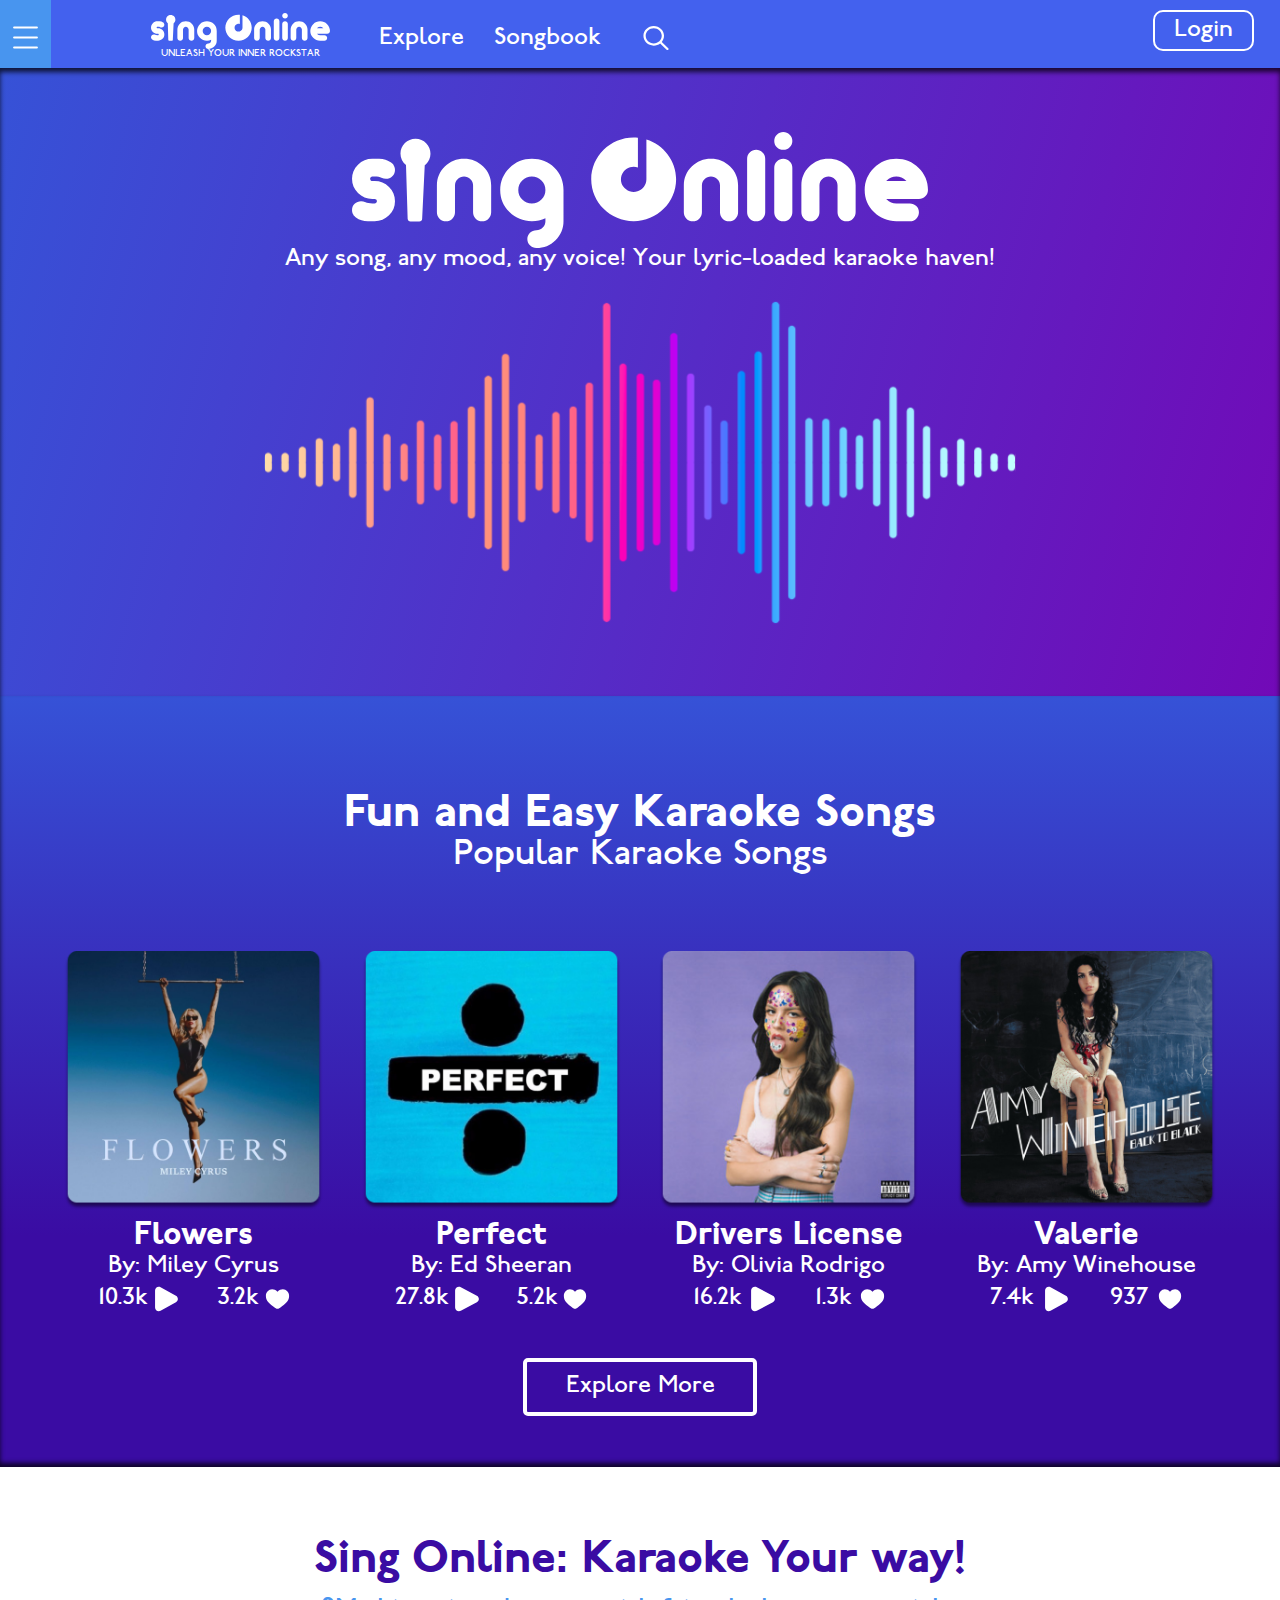
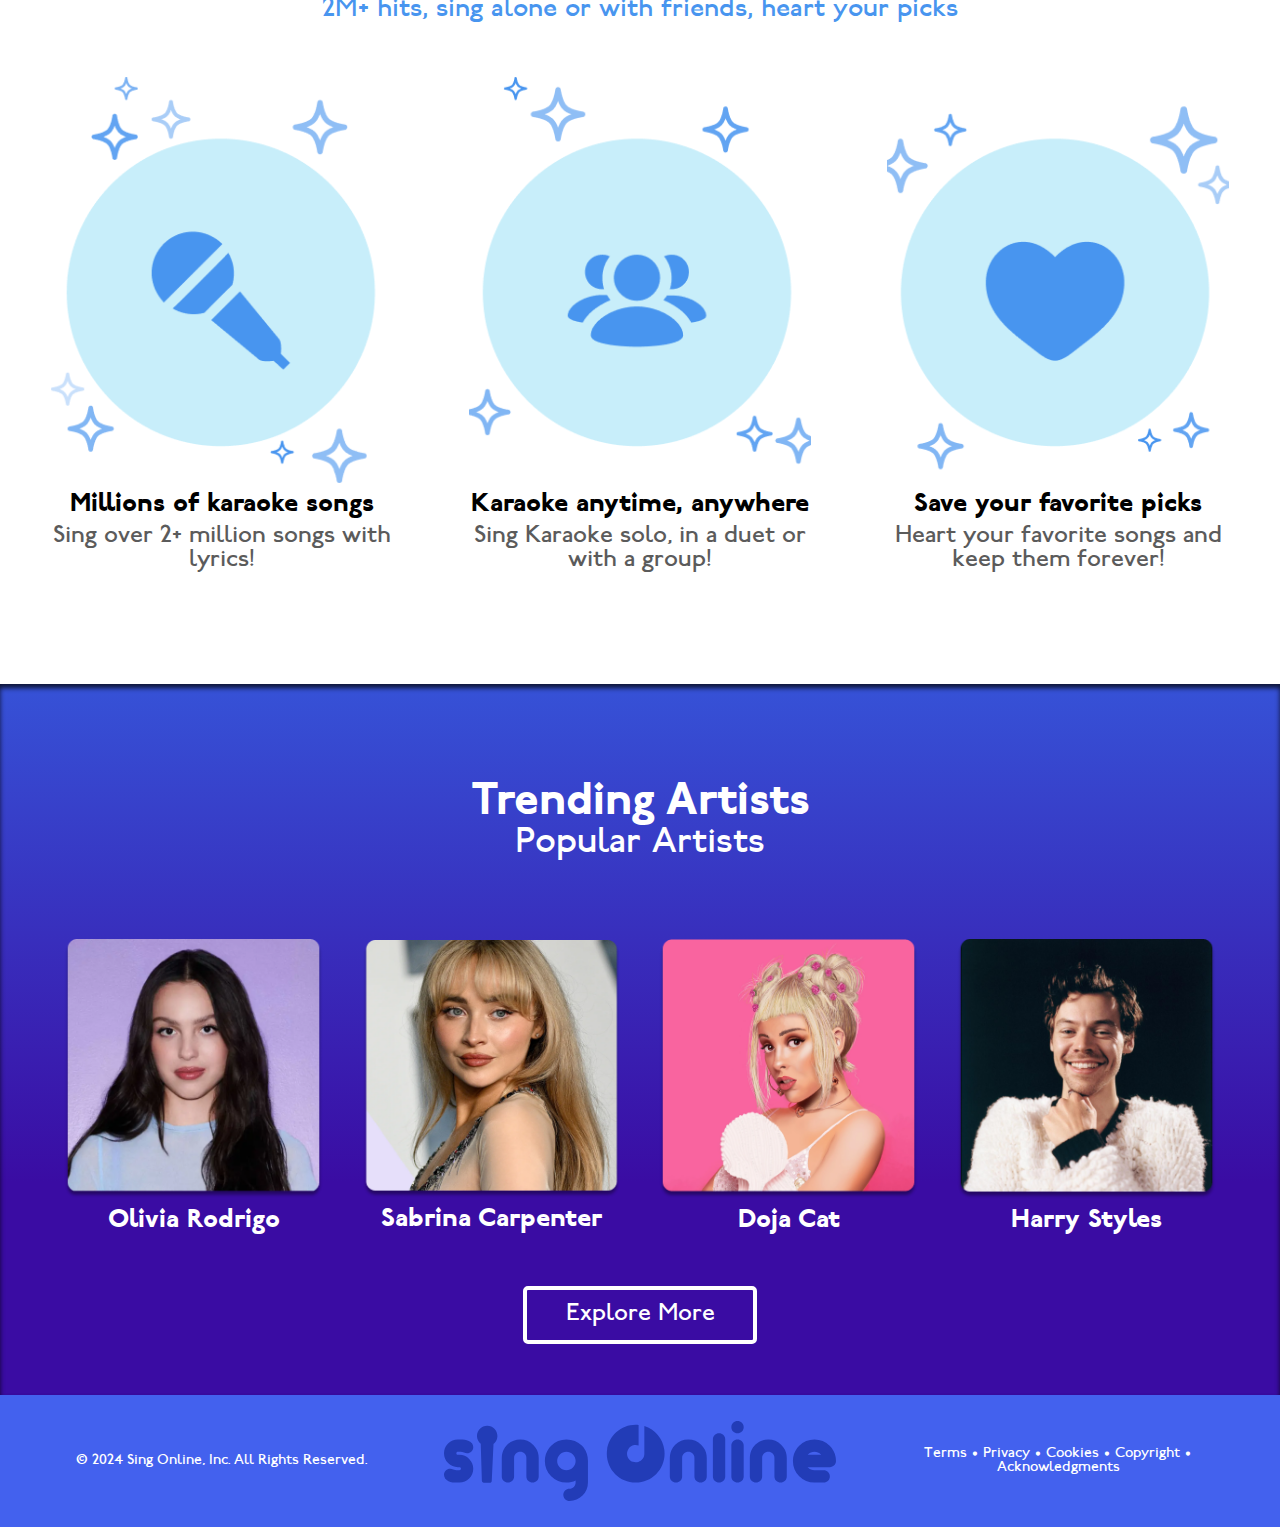
==== index.html @ cf0ee05e "commit commit" ====
<!DOCTYPE html>
<html lang="en">

<head>
    <meta charset="UTF-8">
    <meta name="viewport" content="width=device-width, initial-scale=1.0">
    <title>Sing Online</title>
    <link rel="stylesheet" href="assets/css/scss/main.css">
    <script src="assets/js/index.js" defer></script>
</head>

<body>
    <header>
        <nav>
            <div class="menu">
                <img src="assets/images/icons/menu.svg" id="menuIcon" alt="">
                <div class="togglemenu" id="togglemenu">
                    <img src="assets/images/icons/cancel.svg" id="closeMenu" alt="">
                    <div class="links">
                        <a class="disable" href="">Explore</a>
                        <a class="disable" href="">Songbook</a>
                        <div>
                        <a  href="">All Artists</a>
                        <a  href="">All Songs</a>
                        <a  href="">All Albums</a>
                </div>
                    </div>
                </div>
            </div>
            <div class="headerlogo">
                <img src="assets/images/logo.svg" alt="">
                <h2>UNLEASH YOUR INNER ROCKSTAR</h2>
            </div>
            <div class="navigation">
                <a href="">Explore</a>
                <a href="">Songbook</a>
                <img id="search" src="assets/images/icons/search white.svg" alt="">
                <input type="text" id="searchbar" class="search-bar" placeholder="Search...">
            </div>
            <div class="login">
                <button>Login</button>
            </div>
        </nav>
    </header>

    <main>
        <div class="hero">
            <img class="logo" src="assets/images/logo.svg" alt="">
            <h2>Any song, any mood, any voice! Your lyric-loaded karaoke haven!</h2>
            <img class="sw" src="assets/images/landing/soundwave.svg" alt="">
        </div>

        <div class="fun">
            <h2>Fun and Easy Karaoke Songs</h2>
            <h3>Popular Karaoke Songs</h3>

            <div class="gridOne">

                <div>
                    <img src="assets/images/landing/flowers.png" alt="">
                    <h2>Flowers</h2>
                    <h3>By: Miley Cyrus</h3>
                    <div class="stats">
                        <h4>10.3k</h4>
                        <img src="assets/images/icons/play.svg" alt="">
                        <h4>3.2k</h4>
                        <img src="assets/images/icons/heart.svg" alt="">
                    </div>
                </div>

                <div>
                    <img src="assets/images/landing/perfect.png" alt="">
                    <h2>Perfect</h2>
                    <h3>By: Ed Sheeran</h3>
                    <div class="stats">
                        <h4>27.8k</h4>
                        <img src="assets/images/icons/play.svg" alt="">
                        <h4>5.2k</h4>
                        <img src="assets/images/icons/heart.svg" alt="">
                    </div>
                </div>

                <div>
                    <img src="assets/images/landing/driverslicense.png" alt="">
                    <h2>Drivers License</h2>
                    <h3>By: Olivia Rodrigo</h3>
                    <div class="stats">
                        <h4>16.2k</h4>
                        <img src="assets/images/icons/play.svg" alt="">
                        <h4>1.3k</h4>
                        <img src="assets/images/icons/heart.svg" alt="">
                    </div>
                </div>

                <div>
                    <img src="assets/images/landing/valerie.png" alt="">
                    <h2>Valerie</h2>
                    <h3>By: Amy Winehouse</h3>
                    <div class="stats">
                        <h4>7.4k</h4>
                        <img src="assets/images/icons/play.svg" alt="">
                        <h4>937</h4>
                        <img src="assets/images/icons/heart.svg" alt="">
                    </div>
                </div>

            </div>
            <div class="buttonBox">
                <button>Explore More</button>
            </div>
        </div>
        <div class="bubbles">
            <h2>Sing Online: Karaoke Your way!</h2>
            <h3>2M+ hits, sing alone or with friends, heart your picks</h3>
            <div class="gridTwo">
                <div>
                    <img src="assets/images/landing/3 bubbles (1).png" alt="">
                    <h3>Millions of karaoke songs</h3>
                    <h4>Sing over 2+ million songs with lyrics!</h4>
                </div>
                <div>
                    <img src="assets/images/landing/3 bubbles (2).png" alt="">
                    <h3>Karaoke anytime, anywhere</h3>
                    <h4>Sing Karaoke solo, in a duet or with a group!</h4>
                </div>
                <div>
                    <img src="assets/images/landing/3 bubbles (4).png" alt="">
                    <h3>Save your favorite picks</h3>
                    <h4>Heart your favorite songs and keep them forever!</h4>
                </div>
            </div>
        </div>
        <div class="artists">
            <h2>Trending Artists</h2>
            <h3>Popular Artists</h3>
            <div class="gridThree">
                <div>
                    <img src="assets/images/landing/olivia.png" alt="">
                    <h3>Olivia Rodrigo</h3>
                </div>
                <div>
                    <img src="assets/images/landing/sabrina.png" alt="">
                    <h3>Sabrina Carpenter</h3>
                </div>
                <div>
                    <img src="assets/images/landing/doja.png" alt="">
                    <h3>Doja Cat</h3>
                </div>
                <div>
                    <img src="assets/images/landing/styles.png" alt="">
                    <h3>Harry Styles</h3>
                </div>
            </div>
            <button>Explore More</button>
        </div>
    </main>
    <footer>
        <p>© 2024 Sing Online, Inc. All Rights Reserved.</p>
        <img src="assets/images/logoBlue.svg" alt="">
        <p>Terms • Privacy • Cookies • Copyright • Acknowledgments</p>
    </footer>

</body>

</html>
---- assets/css/scss/main.css ----
main .hero, main .fun h3, main .fun h4, main .fun .buttonBox button, main .bubbles, main .artists, main .artists button, footer p, header nav, header nav .headerlogo h2, header nav .navigation .search-bar, header nav .login button {
  font-family: "normal", serif;
}

main .fun h2, main .bubbles h2, main .bubbles .gridTwo h3, main .artists h2, main .artists .gridThree h3 {
  font-family: "heavy", serif;
}

main .hero {
  background: rgb(54, 82, 215);
  background: linear-gradient(106deg, rgb(54, 82, 215) 0%, rgb(114, 9, 183) 100%);
}

main .fun, main .artists {
  background: rgb(54, 82, 215);
  background: linear-gradient(180deg, rgb(54, 82, 215) 0%, rgb(58, 12, 163) 70%);
}

footer, header {
  box-shadow: 0px 5px 5px 0px rgba(84, 84, 84, 0.75);
  -webkit-box-shadow: 0px 5px 5px 0px rgba(84, 84, 84, 0.75);
  -moz-box-shadow: 0px 5px 5px 0px rgba(84, 84, 84, 0.75);
}

main .fun {
  box-shadow: inset 0px -4px 5px 0px rgba(0, 0, 0, 0.75);
}

main .hero, main .artists {
  box-shadow: inset 0px 4px 5px 0px rgba(0, 0, 0, 0.75);
}

header nav {
  background-color: #4361EE;
  display: flex;
  flex-direction: row;
  justify-content: space-between;
  position: relative;
}
header nav .menu {
  background-color: #4895EF;
}
header nav .menu img {
  width: 5vw;
  padding: 5vw;
  margin-top: 2vw;
}
header nav .headerlogo img {
  width: 45vw;
  padding-top: 2vw;
}
header nav .headerlogo h2 {
  font-weight: 300;
  font-size: 3vw;
  color: #FFFFFF;
  margin-top: 0;
  text-align: center;
}
header nav .navigation a {
  color: #FFFFFF;
  text-decoration: none;
  font-weight: 500;
  display: none;
}
header nav .navigation img {
  width: 7vw;
  margin-top: 5vw;
  margin-left: 4vw;
  margin-right: 0;
  cursor: pointer;
}
header nav .navigation .search-bar {
  font-size: 5vw;
  display: none;
  padding: 2vw;
  position: absolute;
  width: 50vw;
  left: 25%;
  top: 100%;
  border-radius: 8px;
  border: solid 2px #3A0CA3;
}
header nav .login button {
  margin-top: 4vw;
  padding: 1vw 2vw;
  border: solid white 2px;
  border-radius: 5px;
  background-color: #4361EE;
  color: #FFFFFF;
  font-size: 5vw;
  margin-right: 2vw;
  margin-left: 0;
}
header nav .login button:hover {
  background-color: #FFFFFF;
  color: #4361EE;
}
@media (min-width: 800px) {
  header nav .menu img {
    width: 4vw;
    padding: 2vw;
    margin-top: 1vw;
  }
  header nav .headerlogo {
    width: -moz-fit-content;
    width: fit-content;
  }
  header nav .headerlogo img {
    width: 25vw;
    margin: auto;
    display: block;
  }
  header nav .headerlogo h2 {
    font-size: 1.7vw;
    text-align: center;
  }
  header nav .navigation {
    width: -moz-fit-content;
    width: fit-content;
    margin-right: 8vw;
  }
  header nav .navigation a {
    display: inline-block;
    font-size: 3vw;
    padding: 1vw;
    margin-top: 0;
  }
  header nav .navigation img {
    width: 3vw;
    padding: 2vw;
    margin: 0;
    margin-top: 2vw;
    margin-bottom: -2.5vw;
  }
  header nav .navigation .search-bar {
    font-size: 2vw;
    padding: 1.5vw;
    width: 40vw;
    left: 30%;
  }
  header nav .login button {
    font-size: 3vw;
    border-width: 4px;
    border-radius: 10px;
    padding: 1vw 3vw;
    margin-top: 2vw;
    padding-bottom: 1.2vw;
  }
}
@media (min-width: 1100px) {
  header nav .menu img {
    width: 2vw;
    margin-top: 1vw;
    padding: 1vw;
  }
  header nav .headerlogo {
    margin-left: -20vw;
    margin-top: -1vw;
  }
  header nav .headerlogo img {
    width: 14vw;
  }
  header nav .headerlogo h2 {
    font-size: 0.8vw;
  }
  header nav .navigation {
    margin-left: -25vw;
    margin-top: -2vw;
  }
  header nav .navigation a {
    font-size: 2vw;
  }
  header nav .navigation img {
    width: 2vw;
  }
  header nav .navigation .search-bar {
    top: 25%;
    padding: 0.7vw;
    font-size: 1.5vw;
    border-radius: 20px;
    width: 25vw;
    left: 54%;
  }
  header nav .login button {
    font-size: 2vw;
    padding: 0.5vw 1.5vw;
    margin-top: 0.8vw;
    border-width: 2px;
  }
}
@media (min-width: 1400px) {
  header nav .menu img {
    width: 1.5vw;
    padding: 1vw;
    margin-top: 0.8vw;
  }
  header nav .headerlogo {
    margin-left: -40vw;
  }
  header nav .headerlogo img {
    width: 12vw;
  }
  header nav .headerlogo h2 {
    font-size: 0.7vw;
  }
  header nav .navigation {
    margin-top: -2.2vw;
    margin-left: -40vw;
  }
  header nav .navigation a {
    font-size: 1.4vw;
  }
  header nav .navigation img {
    width: 1.6vw;
  }
  header nav .navigation .search-bar {
    font-size: 1.3vw;
    padding: 0.5vw;
    left: 41%;
  }
  header nav .login button {
    font-size: 1.4vw;
    padding: 0.3vw 1vw;
    margin-top: 1vw;
    border-width: 3px;
  }
}

footer {
  background-color: #4361EE;
  display: grid;
  align-items: center;
  justify-content: center;
  gap: 5vw;
  grid-template-columns: repeat(3, 1fr);
  grid-template-rows: repeat(1, 1fr);
  text-align: center;
}
footer img {
  width: 100%;
}
footer p {
  color: #FFFFFF;
  font-size: 3vw;
}
@media (min-width: 800px) {
  footer p {
    font-size: 2vw;
  }
}
@media (min-width: 1100px) {
  footer {
    padding: 2vw 2vw;
    gap: 2vw;
    text-align: center;
  }
  footer p {
    font-size: 1.2vw;
  }
}
@media (min-width: 1400px) {
  footer {
    gap: 3vw;
  }
  footer p {
    font-size: 1.1vw;
  }
}

.togglemenu {
  display: none;
  position: absolute;
  background-color: #4895EF;
}
.togglemenu .links {
  width: 100vw;
  display: flex;
  flex-direction: column;
}
.togglemenu .links a {
  color: #FFFFFF;
  text-decoration: none;
  font-size: 6vw;
  padding: 1vw 0 1vw 6vw;
}
.togglemenu .links div {
  display: flex;
  flex-direction: column;
  background-color: #223CB7;
  padding-bottom: 5vw;
}
@media (min-width: 800px) {
  .togglemenu {
    filter: drop-shadow(1px 1px 15px rgba(0, 0, 0, 0.5490196078));
  }
  .togglemenu .links {
    width: 70vw;
  }
  .togglemenu .links div {
    display: flex;
    flex-direction: row;
    padding-top: 2vw;
    padding-bottom: 2vw;
  }
  .togglemenu .links .disable {
    display: none;
  }
  .togglemenu .links a {
    font-size: 3vw;
  }
}
@media (min-width: 1100px) {
  .togglemenu .links {
    width: 50vw;
  }
  .togglemenu .links a {
    font-size: 2vw;
  }
}
@media (min-width: 1400px) {
  .togglemenu .links {
    width: 35vw;
  }
  .togglemenu .links a {
    font-size: 1.5vw;
    padding: 0.5vw 2vw;
  }
}

main .hero .logo {
  width: 70%;
  display: block;
  margin: auto;
  padding-top: 10vw;
}
main .hero h2 {
  text-align: center;
  font-size: 3vw;
  color: #FFFFFF;
  font-weight: 300;
}
main .hero .sw {
  width: 90%;
  display: block;
  margin: auto;
  padding-bottom: 10vw;
}
main .fun {
  padding-top: 2vw;
  padding-bottom: 12vw;
  margin: auto;
  color: #FFFFFF;
}
main .fun h2 {
  text-align: center;
  font-size: 6vw;
}
main .fun h3 {
  text-align: center;
  font-size: 4vw;
  font-weight: 300;
  margin-top: -3vw;
  margin-bottom: 8vw;
}
main .fun .gridOne {
  display: grid;
  align-items: center;
  justify-content: center;
  gap: 2vw;
  grid-template-columns: repeat(2, 1fr);
  grid-template-rows: repeat(2, 1fr);
  text-align: center;
  margin: 4vw 5vw;
}
main .fun .gridOne h2 {
  font-size: 5vw;
  margin-top: 0;
}
main .fun .gridOne h3 {
  font-size: 4vw;
  font-weight: 400;
  margin-top: -3vw;
}
main .fun .gridOne img {
  width: 100%;
}
main .fun .gridOne .stats {
  display: flex;
  width: 25vw;
  justify-content: space-between;
  margin: auto;
  margin-top: -10vw;
}
main .fun .gridOne .stats img {
  width: 3vw;
  margin-left: -2vw;
}
main .fun .gridOne .stats h4 {
  font-size: 4vw;
  font-weight: 300;
}
main .fun .buttonBox button {
  background-color: transparent;
  color: #FFFFFF;
  border: solid 2px #FFFFFF;
  border-radius: 5px;
  padding: 1vw 3vw;
  font-size: 4vw;
  margin: auto;
  display: block;
}
main .fun .buttonBox button:hover {
  background-color: #FFFFFF;
  color: #3A0CA3;
}
main .bubbles {
  text-align: center;
  padding: 5vw 0;
}
main .bubbles h2 {
  color: #3A0CA3;
  font-size: 6vw;
  margin-bottom: 1vw;
}
main .bubbles h3 {
  font-size: 3.5vw;
  font-weight: 400;
  color: #4895EF;
  margin-top: 0;
}
main .bubbles .gridTwo {
  display: grid;
  align-items: center;
  justify-content: center;
  gap: 5vw;
  grid-template-columns: repeat(1, 1fr);
  grid-template-rows: repeat(3, 1fr);
  text-align: center;
  margin: 4vw 15vw;
}
main .bubbles .gridTwo img {
  width: 100%;
}
main .bubbles .gridTwo h3 {
  color: #000000;
  margin-bottom: 0.5vw;
}
main .bubbles .gridTwo h4 {
  font-weight: 300;
  color: #5B5B5B;
  margin-top: 0;
}
main .artists {
  text-align: center;
  padding: 4vw;
  color: #FFFFFF;
}
main .artists h2 {
  text-align: center;
  font-size: 6vw;
}
main .artists h3 {
  text-align: center;
  font-size: 4vw;
  font-weight: 300;
  margin-top: -3vw;
  margin-bottom: 8vw;
}
main .artists .gridThree {
  display: grid;
  align-items: center;
  justify-content: center;
  gap: 5vw;
  grid-template-columns: repeat(2, 1fr);
  grid-template-rows: repeat(2, 1fr);
  text-align: center;
}
main .artists .gridThree img {
  width: 100%;
}
main .artists .gridThree h3 {
  margin-top: 0;
  font-size: 4vw;
}
main .artists button {
  background-color: transparent;
  color: #FFFFFF;
  border: solid 2px #FFFFFF;
  border-radius: 5px;
  padding: 1vw 3vw;
  font-size: 4vw;
  margin: auto;
  display: block;
}
main .artists button:hover {
  background-color: #FFFFFF;
  color: #3A0CA3;
}
@media (min-width: 800px) {
  main .hero .logo {
    width: 60vw;
  }
  main .hero h2 {
    font-size: 2.2vw;
  }
  main .hero .sw {
    width: 70%;
  }
  main .fun {
    padding: 6vw 1vw;
  }
  main .fun h2 {
    font-size: 4vw;
  }
  main .fun h3 {
    font-size: 3vw;
  }
  main .fun .gridOne {
    display: grid;
    align-items: center;
    justify-content: center;
    gap: 5vw;
    grid-template-columns: repeat(2, 1fr);
    grid-template-rows: repeat(2, 1fr);
    text-align: center;
    padding: 1vw 10vw;
  }
  main .fun .gridOne h2 {
    font-size: 4vw;
  }
  main .fun .gridOne h3 {
    font-size: 3vw;
  }
  main .fun .gridOne .stats {
    width: 18vw;
  }
  main .fun .gridOne .stats h4 {
    font-size: 2.5vw;
  }
  main .fun .gridOne .stats img {
    width: 2.3vw;
    margin-left: -3vw;
  }
  main .fun .buttonBox button {
    font-size: 2.5vw;
  }
  main .bubbles h2 {
    font-size: 4vw;
  }
  main .bubbles h3 {
    font-size: 2.8vw;
  }
  main .bubbles .gridTwo {
    display: grid;
    align-items: center;
    justify-content: center;
    gap: 2vw;
    grid-template-columns: repeat(3, 1fr);
    grid-template-rows: repeat(1, 1fr);
    text-align: center;
    margin: 4vw 4vw;
  }
  main .bubbles .gridTwo h3 {
    font-size: 2vw;
  }
  main .bubbles .gridTwo h4 {
    font-size: 2vw;
  }
  main .artists {
    padding: 6vw 1vw;
  }
  main .artists h2 {
    font-size: 4vw;
  }
  main .artists h3 {
    font-size: 3vw;
  }
  main .artists .gridThree {
    display: grid;
    align-items: center;
    justify-content: center;
    gap: 5vw;
    grid-template-columns: repeat(2, 1fr);
    grid-template-rows: repeat(2, 1fr);
    text-align: center;
    padding: 1vw 10vw;
  }
  main .artists .gridThree h3 {
    margin-bottom: 3vw;
  }
  main .artists button {
    font-size: 2.5vw;
  }
}
@media (min-width: 1100px) {
  main .hero .logo {
    width: 45vw;
    padding-top: 5vw;
  }
  main .hero h2 {
    font-size: 2vw;
    margin-top: 0;
  }
  main .hero .sw {
    width: 60vw;
    padding-bottom: 5vw;
  }
  main .fun {
    padding: 4vw 0;
  }
  main .fun h2 {
    font-size: 3.5vw;
  }
  main .fun h3 {
    font-size: 3vw;
  }
  main .fun .gridOne {
    display: grid;
    align-items: center;
    justify-content: center;
    gap: 3vw;
    grid-template-columns: repeat(4, 1fr);
    grid-template-rows: repeat(1, 1fr);
    text-align: center;
    padding: 1vw 5vw;
    margin: 0;
    margin-top: -3vw;
  }
  main .fun .gridOne h2 {
    font-size: 2.5vw;
  }
  main .fun .gridOne h3 {
    font-size: 2vw;
    margin-top: -2vw;
  }
  main .fun .gridOne .stats {
    width: 15vw;
    text-align: center;
  }
  main .fun .gridOne .stats h4 {
    font-size: 2vw;
  }
  main .fun .gridOne .stats img {
    width: 1.9vw;
    margin-left: -2.5vw;
  }
  main .fun .buttonBox button {
    font-size: 2vw;
    border-width: 4px;
  }
  main .bubbles {
    padding: 2vw 0;
  }
  main .bubbles h2 {
    font-size: 3.5vw;
  }
  main .bubbles h3 {
    font-size: 2.2vw;
  }
  main .bubbles .gridTwo {
    gap: 6vw;
    padding: 2vw 2vw;
    margin: 2vw 2vw;
  }
  main .artists {
    padding: 4vw 0;
  }
  main .artists h2 {
    font-size: 3.5vw;
  }
  main .artists h3 {
    font-size: 3vw;
  }
  main .artists .gridThree {
    display: grid;
    align-items: center;
    justify-content: center;
    gap: 3vw;
    grid-template-columns: repeat(4, 1fr);
    grid-template-rows: repeat(1, 1fr);
    text-align: center;
    padding: 1vw 5vw;
    margin: 0;
    margin-top: -3vw;
  }
  main .artists .gridThree h3 {
    font-size: 2vw;
  }
  main .artists button {
    font-size: 2vw;
    border-width: 4px;
  }
}
@media (min-width: 1400px) {
  main .hero .logo {
    width: 30vw;
    padding-top: 3vw;
  }
  main .hero h2 {
    font-size: 1.5vw;
  }
  main .hero .sw {
    width: 50vw;
    padding-bottom: 3vw;
  }
  main .fun {
    padding: 3vw 2vw;
  }
  main .fun h2 {
    font-size: 2.5vw;
  }
  main .fun h3 {
    font-size: 2vw;
    margin-top: -2vw;
  }
  main .fun .gridOne {
    margin-top: -5vw;
    padding: 1vw 16vw;
  }
  main .fun .gridOne h2 {
    font-size: 1.9vw;
  }
  main .fun .gridOne h3 {
    font-size: 1.5vw;
    margin-top: -1.5vw;
  }
  main .fun .gridOne .stats {
    margin-top: -9.5vw;
    width: 10vw;
  }
  main .fun .gridOne .stats h4 {
    font-size: 1.5vw;
  }
  main .fun .gridOne .stats img {
    width: 1.4vw;
    margin-left: -0.5vw;
  }
  main .fun .buttonBox button {
    font-size: 1.5vw;
  }
  main .bubbles h2 {
    font-size: 2.5vw;
  }
  main .bubbles h3 {
    font-size: 2vw;
  }
  main .bubbles .gridTwo {
    padding: 2vw 14vw;
    gap: 3vw;
  }
  main .bubbles .gridTwo h3 {
    font-size: 1.5vw;
  }
  main .bubbles .gridTwo h4 {
    font-size: 1.3vw;
  }
  main .artists {
    padding: 2vw 2vw;
  }
  main .artists h2 {
    font-size: 2.5vw;
  }
  main .artists h3 {
    font-size: 2vw;
    margin-top: -2vw;
    margin-bottom: 5vw;
  }
  main .artists .gridThree {
    padding: 1vw 16vw;
  }
  main .artists .gridThree h3 {
    font-size: 1.5vw;
  }
  main .artists button {
    font-size: 1.5vw;
  }
}

@font-face {
  font-family: "heavy";
  src: url("../scss/fonts/P22 Underground W01 Heavy.ttf") format("truetype");
  font-weight: normal;
  font-style: normal;
}
@font-face {
  font-family: "normal";
  src: url("../scss/fonts/P22 Johnston Underground Regular.ttf") format("truetype");
  font-weight: normal;
  font-style: normal;
}
body {
  margin: auto;
}
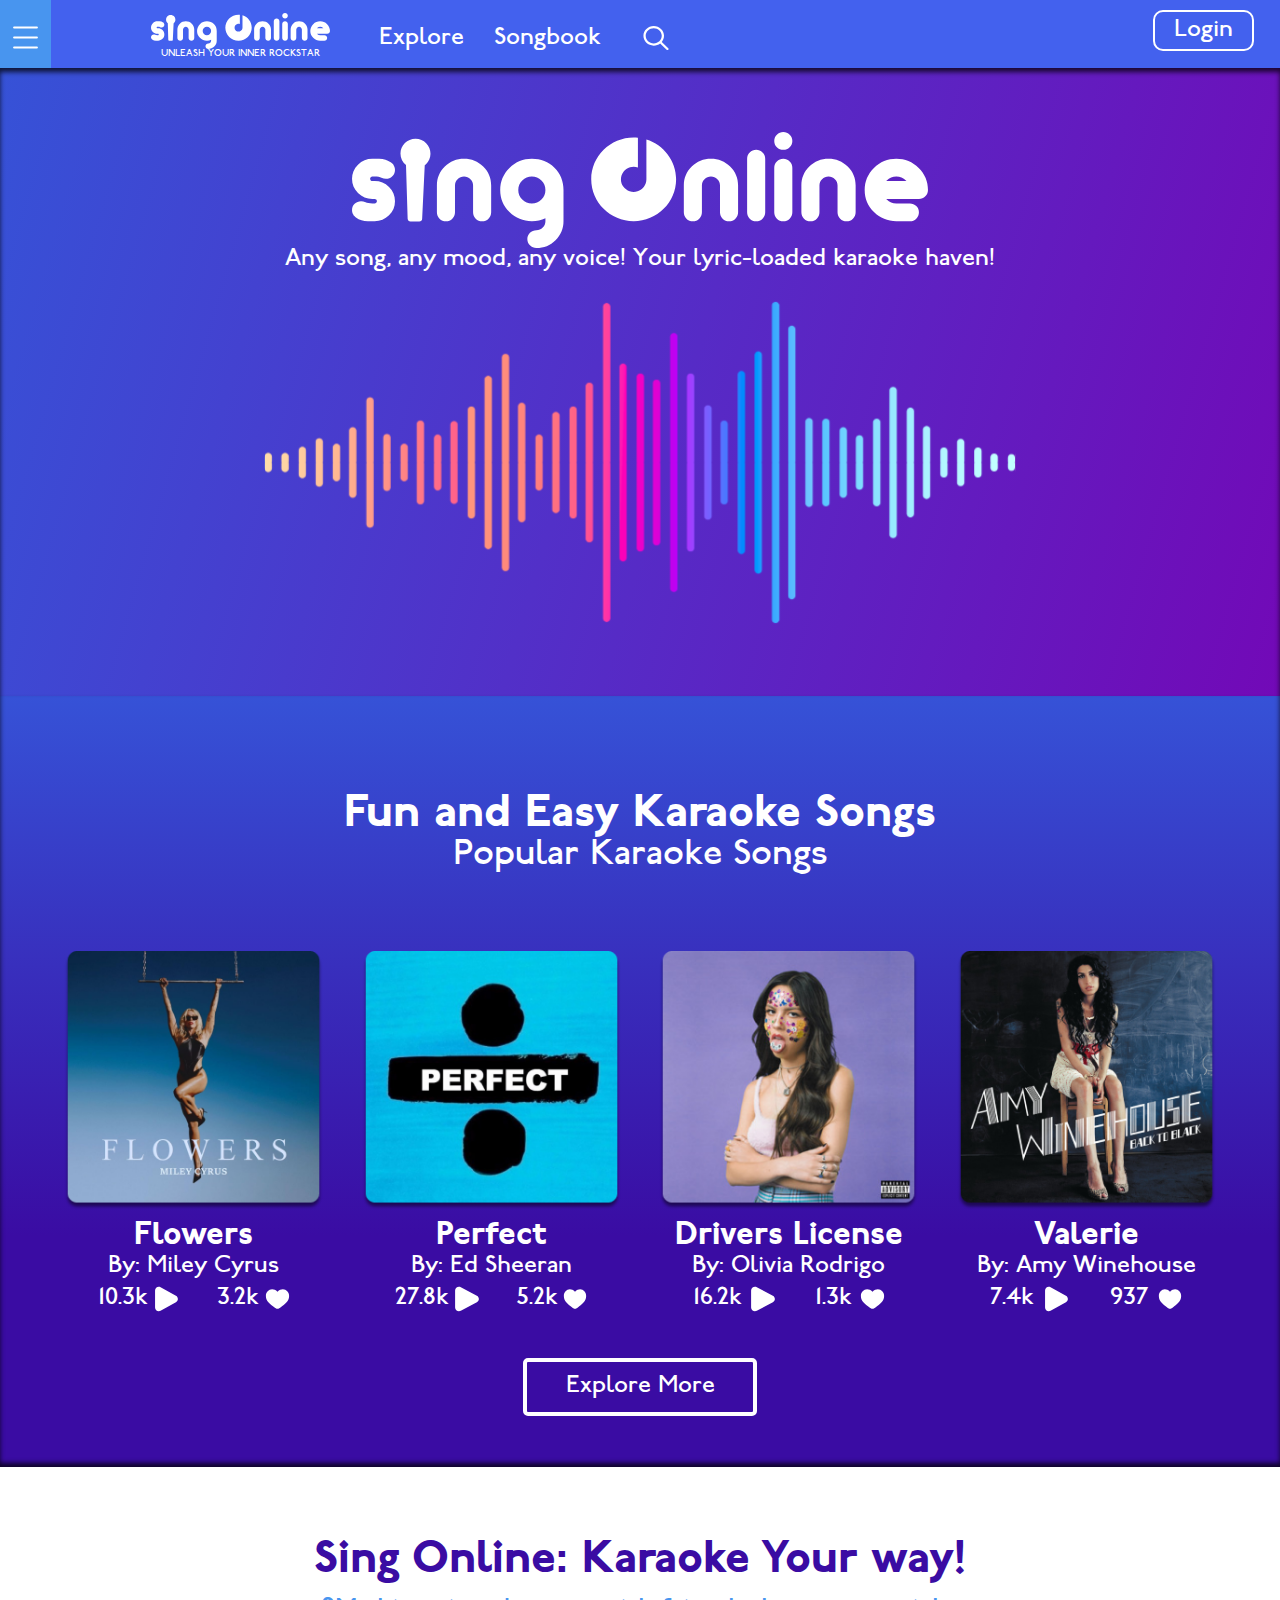
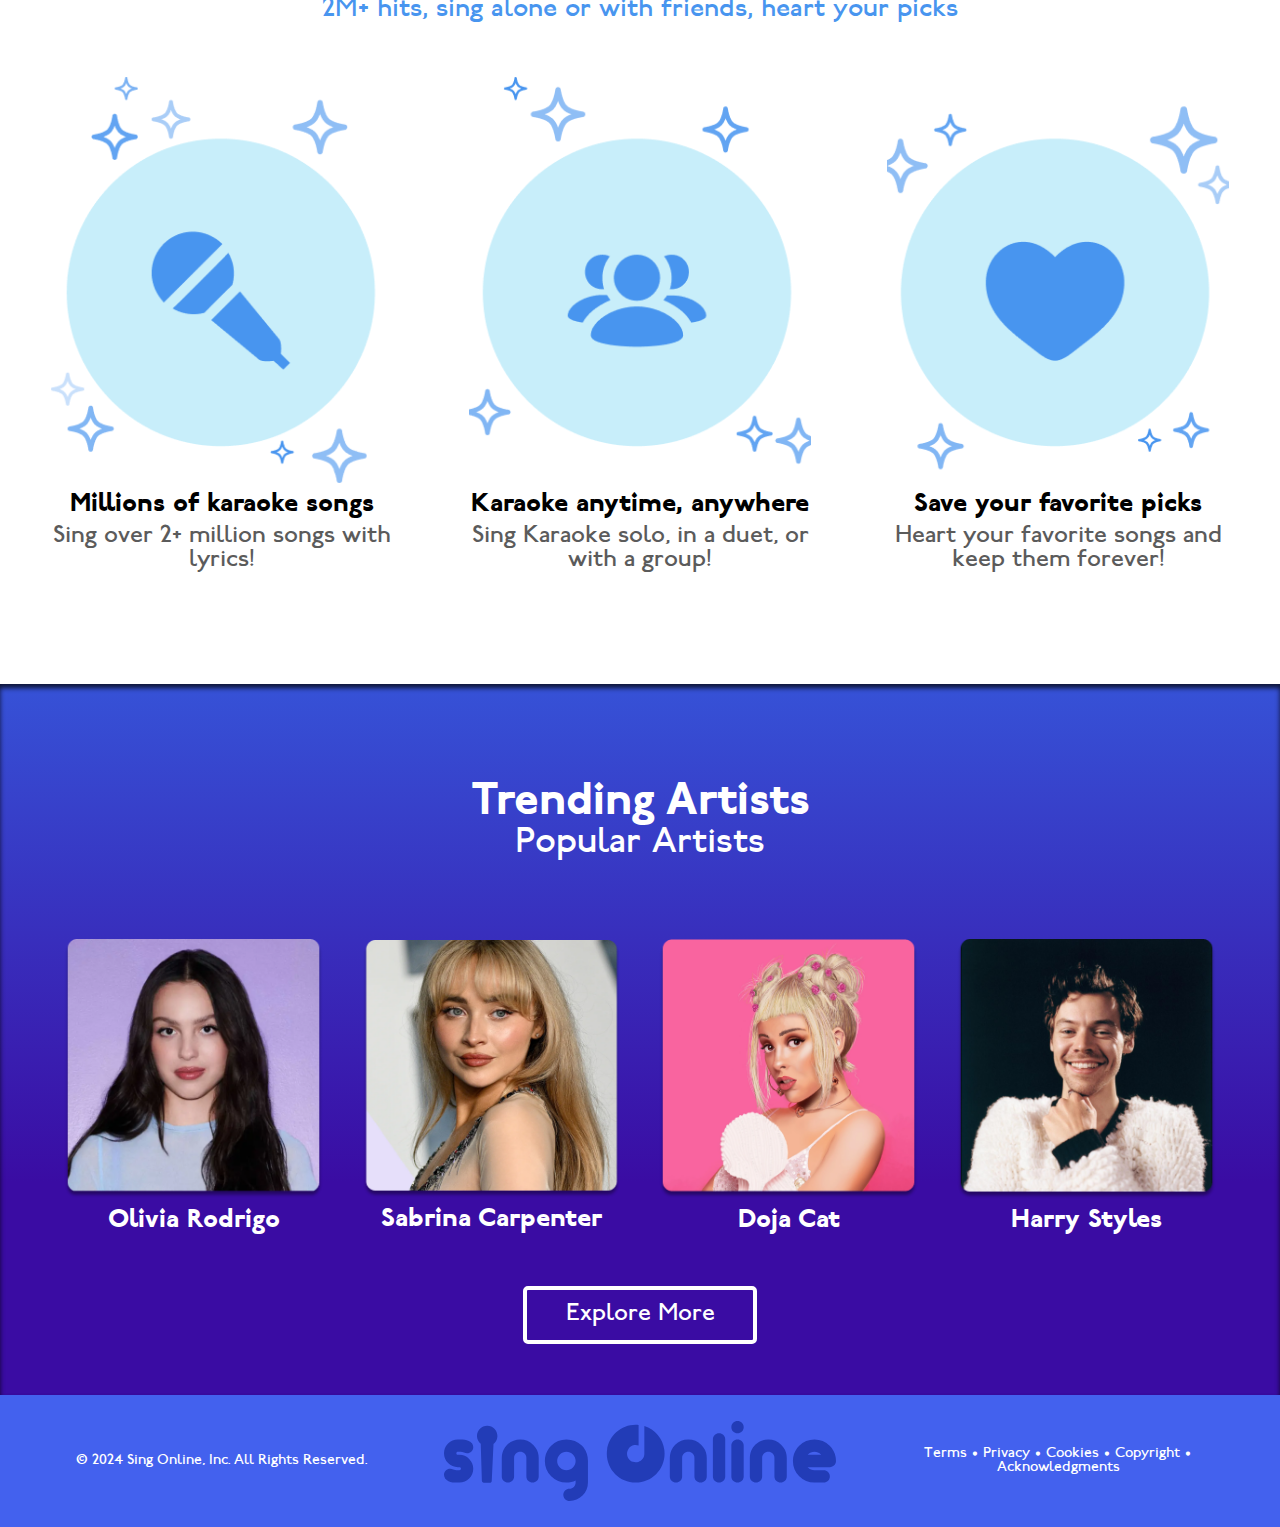
==== commit fc76a023: "alt text" ====
--- a/index.html
+++ b/index.html
@@ -1,165 +1,162 @@
 <!DOCTYPE html>
 <html lang="en">
+  <head>
+    <meta charset="UTF-8" />
+    <meta name="viewport" content="width=device-width, initial-scale=1.0" />
+    <meta name="description" content="SingOnline: Explore a vast collection of songs, albums, and artists for your ultimate karaoke experience. Sing along to your favorite tunes and discover new music today!" />
+    <title>Sing Online</title>
+    <link rel="icon" type="image/png" href="./assets/images/icons/favicon.svg" />
+    <link rel="stylesheet" href="assets/css/scss/main.css" />
+    <script src="assets/js/index.js" defer></script>
+  </head>
 
-<head>
-    <meta charset="UTF-8">
-    <meta name="viewport" content="width=device-width, initial-scale=1.0">
-    <title>Sing Online</title>
-    <link rel="stylesheet" href="assets/css/scss/main.css">
-    <script src="assets/js/index.js" defer></script>
-</head>
-
-<body>
+  <body>
     <header>
-        <nav>
-            <div class="menu">
-                <img src="assets/images/icons/menu.svg" id="menuIcon" alt="">
-                <div class="togglemenu" id="togglemenu">
-                    <img src="assets/images/icons/cancel.svg" id="closeMenu" alt="">
-                    <div class="links">
-                        <a class="disable" href="">Explore</a>
-                        <a class="disable" href="">Songbook</a>
-                        <div>
-                        <a  href="">All Artists</a>
-                        <a  href="">All Songs</a>
-                        <a  href="">All Albums</a>
-                </div>
-                    </div>
-                </div>
+      <nav>
+        <div class="menu">
+          <img src="assets/images/icons/menu.svg" id="menuIcon" alt="Menu icon" />
+          <div class="togglemenu" id="togglemenu">
+            <img src="assets/images/icons/cancel.svg" id="closeMenu" alt="Close menu icon" />
+            <div class="links">
+              <a class="disable" href="explore.html">Explore</a>
+              <a class="disable" href="songbook.html">Songbook</a>
+              <div>
+                <a href="artists.html">All Artists</a>
+                <a href="songs.html">All Songs</a>
+                <a href="albums.html">All Albums</a>
+              </div>
             </div>
-            <div class="headerlogo">
-                <img src="assets/images/logo.svg" alt="">
-                <h2>UNLEASH YOUR INNER ROCKSTAR</h2>
-            </div>
-            <div class="navigation">
-                <a href="">Explore</a>
-                <a href="">Songbook</a>
-                <img id="search" src="assets/images/icons/search white.svg" alt="">
-                <input type="text" id="searchbar" class="search-bar" placeholder="Search...">
-            </div>
-            <div class="login">
-                <button>Login</button>
-            </div>
-        </nav>
+          </div>
+        </div>
+        <div class="headerlogo">
+          <a href="index.html"><img src="assets/images/logo.svg" alt="SingOnline logo" /></a>
+          <h2>UNLEASH YOUR INNER ROCKSTAR</h2>
+        </div>
+        <div class="navigation">
+          <a href="explore.html">Explore</a>
+          <a href="songbook.html">Songbook</a>
+          <img id="search" src="assets/images/icons/search white.svg" alt="Search icon" />
+          <input type="text" id="searchbar" class="search-bar" placeholder="Search..." />
+        </div>
+        <div class="login">
+          <button>Login</button>
+        </div>
+      </nav>
     </header>
 
     <main>
-        <div class="hero">
-            <img class="logo" src="assets/images/logo.svg" alt="">
-            <h2>Any song, any mood, any voice! Your lyric-loaded karaoke haven!</h2>
-            <img class="sw" src="assets/images/landing/soundwave.svg" alt="">
+      <div class="hero">
+        <img class="logo" src="assets/images/logo.svg" alt="SingOnline logo" />
+        <h2>Any song, any mood, any voice! Your lyric-loaded karaoke haven!</h2>
+        <img class="sw" src="assets/images/landing/soundwave.svg" alt="Soundwave graphic" />
+      </div>
+
+      <div class="fun">
+        <h2>Fun and Easy Karaoke Songs</h2>
+        <h3>Popular Karaoke Songs</h3>
+
+        <div class="gridOne">
+          <div>
+            <img src="assets/images/landing/flowers.png" alt="Flowers song cover by Miley Cyrus" />
+            <h2>Flowers</h2>
+            <h3>By: Miley Cyrus</h3>
+            <div class="stats">
+              <h4>10.3k</h4>
+              <img src="assets/images/icons/play.svg" alt="Play icon" />
+              <h4>3.2k</h4>
+              <img src="assets/images/icons/heart.svg" alt="Heart icon" />
+            </div>
+          </div>
+
+          <div>
+            <img src="assets/images/landing/perfect.png" alt="Perfect song cover by Ed Sheeran" />
+            <h2>Perfect</h2>
+            <h3>By: Ed Sheeran</h3>
+            <div class="stats">
+              <h4>27.8k</h4>
+              <img src="assets/images/icons/play.svg" alt="Play icon" />
+              <h4>5.2k</h4>
+              <img src="assets/images/icons/heart.svg" alt="Heart icon" />
+            </div>
+          </div>
+
+          <div>
+            <img src="assets/images/landing/driverslicense.png" alt="Drivers License song cover by Olivia Rodrigo" />
+            <h2>Drivers License</h2>
+            <h3>By: Olivia Rodrigo</h3>
+            <div class="stats">
+              <h4>16.2k</h4>
+              <img src="assets/images/icons/play.svg" alt="Play icon" />
+              <h4>1.3k</h4>
+              <img src="assets/images/icons/heart.svg" alt="Heart icon" />
+            </div>
+          </div>
+
+          <div>
+            <img src="assets/images/landing/valerie.png" alt="Valerie song cover by Amy Winehouse" />
+            <h2>Valerie</h2>
+            <h3>By: Amy Winehouse</h3>
+            <div class="stats">
+              <h4>7.4k</h4>
+              <img src="assets/images/icons/play.svg" alt="Play icon" />
+              <h4>937</h4>
+              <img src="assets/images/icons/heart.svg" alt="Heart icon" />
+            </div>
+          </div>
         </div>
-
-        <div class="fun">
-            <h2>Fun and Easy Karaoke Songs</h2>
-            <h3>Popular Karaoke Songs</h3>
-
-            <div class="gridOne">
-
-                <div>
-                    <img src="assets/images/landing/flowers.png" alt="">
-                    <h2>Flowers</h2>
-                    <h3>By: Miley Cyrus</h3>
-                    <div class="stats">
-                        <h4>10.3k</h4>
-                        <img src="assets/images/icons/play.svg" alt="">
-                        <h4>3.2k</h4>
-                        <img src="assets/images/icons/heart.svg" alt="">
-                    </div>
-                </div>
-
-                <div>
-                    <img src="assets/images/landing/perfect.png" alt="">
-                    <h2>Perfect</h2>
-                    <h3>By: Ed Sheeran</h3>
-                    <div class="stats">
-                        <h4>27.8k</h4>
-                        <img src="assets/images/icons/play.svg" alt="">
-                        <h4>5.2k</h4>
-                        <img src="assets/images/icons/heart.svg" alt="">
-                    </div>
-                </div>
-
-                <div>
-                    <img src="assets/images/landing/driverslicense.png" alt="">
-                    <h2>Drivers License</h2>
-                    <h3>By: Olivia Rodrigo</h3>
-                    <div class="stats">
-                        <h4>16.2k</h4>
-                        <img src="assets/images/icons/play.svg" alt="">
-                        <h4>1.3k</h4>
-                        <img src="assets/images/icons/heart.svg" alt="">
-                    </div>
-                </div>
-
-                <div>
-                    <img src="assets/images/landing/valerie.png" alt="">
-                    <h2>Valerie</h2>
-                    <h3>By: Amy Winehouse</h3>
-                    <div class="stats">
-                        <h4>7.4k</h4>
-                        <img src="assets/images/icons/play.svg" alt="">
-                        <h4>937</h4>
-                        <img src="assets/images/icons/heart.svg" alt="">
-                    </div>
-                </div>
-
-            </div>
-            <div class="buttonBox">
-                <button>Explore More</button>
-            </div>
+        <div class="buttonBox">
+          <button><a href="explore.html">Explore More</a></button>
         </div>
-        <div class="bubbles">
-            <h2>Sing Online: Karaoke Your way!</h2>
-            <h3>2M+ hits, sing alone or with friends, heart your picks</h3>
-            <div class="gridTwo">
-                <div>
-                    <img src="assets/images/landing/3 bubbles (1).png" alt="">
-                    <h3>Millions of karaoke songs</h3>
-                    <h4>Sing over 2+ million songs with lyrics!</h4>
-                </div>
-                <div>
-                    <img src="assets/images/landing/3 bubbles (2).png" alt="">
-                    <h3>Karaoke anytime, anywhere</h3>
-                    <h4>Sing Karaoke solo, in a duet or with a group!</h4>
-                </div>
-                <div>
-                    <img src="assets/images/landing/3 bubbles (4).png" alt="">
-                    <h3>Save your favorite picks</h3>
-                    <h4>Heart your favorite songs and keep them forever!</h4>
-                </div>
-            </div>
+      </div>
+      <div class="bubbles">
+        <h2>Sing Online: Karaoke Your way!</h2>
+        <h3>2M+ hits, sing alone or with friends, heart your picks</h3>
+        <div class="gridTwo">
+          <div>
+            <img src="assets/images/landing/3 bubbles (1).png" alt="Bubbles graphic representing millions of karaoke songs" />
+            <h3>Millions of karaoke songs</h3>
+            <h4>Sing over 2+ million songs with lyrics!</h4>
+          </div>
+          <div>
+            <img src="assets/images/landing/3 bubbles (2).png" alt="Bubbles graphic representing karaoke anytime, anywhere" />
+            <h3>Karaoke anytime, anywhere</h3>
+            <h4>Sing Karaoke solo, in a duet, or with a group!</h4>
+          </div>
+          <div>
+            <img src="assets/images/landing/3 bubbles (4).png" alt="Bubbles graphic representing saving your favorite picks" />
+            <h3>Save your favorite picks</h4>
+            <h4>Heart your favorite songs and keep them forever!</h4>
+          </div>
         </div>
-        <div class="artists">
-            <h2>Trending Artists</h2>
-            <h3>Popular Artists</h3>
-            <div class="gridThree">
-                <div>
-                    <img src="assets/images/landing/olivia.png" alt="">
-                    <h3>Olivia Rodrigo</h3>
-                </div>
-                <div>
-                    <img src="assets/images/landing/sabrina.png" alt="">
-                    <h3>Sabrina Carpenter</h3>
-                </div>
-                <div>
-                    <img src="assets/images/landing/doja.png" alt="">
-                    <h3>Doja Cat</h3>
-                </div>
-                <div>
-                    <img src="assets/images/landing/styles.png" alt="">
-                    <h3>Harry Styles</h3>
-                </div>
-            </div>
-            <button>Explore More</button>
+      </div>
+      <div class="artists">
+        <h2>Trending Artists</h2>
+        <h3>Popular Artists</h3>
+        <div class="gridThree">
+          <div>
+            <img src="assets/images/landing/olivia.png" alt="Artist Olivia Rodrigo" />
+            <h3>Olivia Rodrigo</h3>
+          </div>
+          <div>
+            <img src="assets/images/landing/sabrina.png" alt="Artist Sabrina Carpenter" />
+            <h3>Sabrina Carpenter</h3>
+          </div>
+          <div>
+            <img src="assets/images/landing/doja.png" alt="Artist Doja Cat" />
+            <h3>Doja Cat</h3>
+          </div>
+          <div>
+            <img src="assets/images/landing/styles.png" alt="Artist Harry Styles" />
+            <h3>Harry Styles</h3>
+          </div>
         </div>
+        <button><a href="artists.html">Explore More</a></button>
+      </div>
     </main>
     <footer>
-        <p>© 2024 Sing Online, Inc. All Rights Reserved.</p>
-        <img src="assets/images/logoBlue.svg" alt="">
-        <p>Terms • Privacy • Cookies • Copyright • Acknowledgments</p>
+      <p>© 2024 Sing Online, Inc. All Rights Reserved.</p>
+      <img src="assets/images/logoBlue.svg" alt="SingOnline logo in blue" />
+      <p>Terms • Privacy • Cookies • Copyright • Acknowledgments</p>
     </footer>
-
-</body>
-
-</html>+  </body>
+</html>
--- a/assets/css/scss/main.css
+++ b/assets/css/scss/main.css
@@ -1,8 +1,12 @@
-main .hero, main .fun h3, main .fun h4, main .fun .buttonBox button, main .bubbles, main .artists, main .artists button, footer p, header nav, header nav .headerlogo h2, header nav .navigation .search-bar, header nav .login button {
+main .searcher input::-moz-placeholder {
   font-family: "normal", serif;
 }
 
-main .fun h2, main .bubbles h2, main .bubbles .gridTwo h3, main .artists h2, main .artists .gridThree h3 {
+main .searcher input::placeholder, main, main .hero, main .fun h3, main .fun h4, main .fun .buttonBox button, main .bubbles, main .artists, main .artists button, footer p, header nav, header nav .headerlogo h2, header nav .navigation .search-bar, header nav .login button {
+  font-family: "normal", serif;
+}
+
+main .heading h2, main .fun h2, main .bubbles h2, main .bubbles .gridTwo h3, main .artists h2, main .artists .gridThree h3 {
   font-family: "heavy", serif;
 }
 
@@ -14,6 +18,11 @@
 main .fun, main .artists {
   background: rgb(54, 82, 215);
   background: linear-gradient(180deg, rgb(54, 82, 215) 0%, rgb(58, 12, 163) 70%);
+}
+
+main .gridfour, main .containers {
+  background: rgb(114, 9, 183);
+  background: linear-gradient(45deg, rgb(114, 9, 183) 0%, rgb(54, 82, 215) 100%);
 }
 
 footer, header {
@@ -271,6 +280,7 @@
   display: none;
   position: absolute;
   background-color: #4895EF;
+  z-index: 9999;
 }
 .togglemenu .links {
   width: 100vw;
@@ -401,13 +411,19 @@
 }
 main .fun .buttonBox button {
   background-color: transparent;
-  color: #FFFFFF;
   border: solid 2px #FFFFFF;
   border-radius: 5px;
   padding: 1vw 3vw;
   font-size: 4vw;
   margin: auto;
   display: block;
+}
+main .fun .buttonBox button a {
+  color: #FFFFFF;
+  text-decoration: none;
+}
+main .fun .buttonBox button a:hover {
+  color: #3A0CA3;
 }
 main .fun .buttonBox button:hover {
   background-color: #FFFFFF;
@@ -484,7 +500,6 @@
 }
 main .artists button {
   background-color: transparent;
-  color: #FFFFFF;
   border: solid 2px #FFFFFF;
   border-radius: 5px;
   padding: 1vw 3vw;
@@ -492,9 +507,15 @@
   margin: auto;
   display: block;
 }
+main .artists button a {
+  color: #FFFFFF;
+  text-decoration: none;
+}
+main .artists button a:hover {
+  color: #3A0CA3;
+}
 main .artists button:hover {
   background-color: #FFFFFF;
-  color: #3A0CA3;
 }
 @media (min-width: 800px) {
   main .hero .logo {
@@ -776,6 +797,342 @@
   }
 }
 
+main .heading {
+  text-align: center;
+  padding: 2vw;
+}
+main .heading h2 {
+  color: #3A0CA3;
+  font-size: 7vw;
+}
+main .heading h3 {
+  color: #5B5B5B;
+  font-size: 4vw;
+}
+main .containers {
+  overflow-x: auto;
+  margin: 5vw 0;
+  text-align: center;
+  padding: 0 5vw;
+}
+main .containers h2 {
+  text-align: left;
+  color: #FFFFFF;
+}
+main .containers div {
+  display: grid;
+  align-items: center;
+  justify-content: center;
+  gap: 3vw;
+  grid-template-columns: repeat(4, 1fr);
+  grid-template-rows: repeat(1, 1fr);
+  text-align: center;
+  width: -moz-fit-content;
+  width: fit-content;
+}
+main .containers div div {
+  display: flex;
+  flex-direction: column;
+}
+main .containers div div h3 {
+  color: #FFFFFF;
+  font-size: 4.5vw;
+  margin-top: 0;
+}
+main .containers div div h4 {
+  color: #FFFFFF;
+  font-weight: 100;
+  margin-top: -5vw;
+}
+main .containers div div .stats2 {
+  display: flex;
+  flex-direction: row;
+  color: #FFFFFF;
+  margin-top: -10vw;
+}
+main .containers div div .stats2 h5 {
+  font-size: 3vw;
+  margin-right: -1vw;
+}
+main .containers div div .stats2 img {
+  width: 3vw;
+}
+@media (min-width: 800px) {
+  main .heading {
+    padding: 1vw 10vw;
+  }
+  main .heading h2 {
+    font-size: 4vw;
+  }
+  main .heading h3 {
+    font-size: 3vw;
+  }
+  main .containers h2 {
+    font-size: 4vw;
+  }
+  main .containers div {
+    gap: 1vw;
+  }
+  main .containers div div h3 {
+    font-size: 3vw;
+  }
+  main .containers div div h4 {
+    font-size: 2vw;
+    margin-top: -3vw;
+  }
+  main .containers div div .stats2 {
+    margin-top: -5vw;
+  }
+  main .containers div div .stats2 h5 {
+    font-size: 2vw;
+    margin-right: -0.5vw;
+  }
+  main .containers div div .stats2 img {
+    width: 2vw;
+  }
+}
+@media (min-width: 1100px) {
+  main .heading h2 {
+    font-size: 3.5vw;
+  }
+  main .heading h3 {
+    font-size: 2vw;
+    margin-top: -1vw;
+  }
+  main .containers h2 {
+    font-size: 3vw;
+  }
+  main .containers div {
+    gap: 3vw;
+  }
+  main .containers div div h3 {
+    font-size: 2.2vw;
+    margin-top: -2vw;
+  }
+  main .containers div div h4 {
+    font-size: 1.8vw;
+    margin-top: -5vw;
+  }
+  main .containers div div .stats2 {
+    margin-top: -8vw;
+  }
+  main .containers div div .stats2 h5 {
+    font-size: 1.8vw;
+    margin-right: -2vw;
+  }
+}
+@media (min-width: 1400px) {
+  main .heading {
+    padding: 0.5vw;
+  }
+  main .heading h2 {
+    font-size: 3vw;
+  }
+  main .heading h3 {
+    font-size: 1.5vw;
+  }
+  main .containers {
+    margin: 3vw 0;
+  }
+  main .containers h2 {
+    font-size: 2vw;
+    padding-left: 14vw;
+  }
+  main .containers div {
+    gap: 3.5vw;
+    padding: 0 13vw;
+  }
+  main .containers div div {
+    padding: 0;
+  }
+  main .containers div div h3 {
+    font-size: 1.4vw;
+    margin-top: -2.5vw;
+  }
+  main .containers div div h4 {
+    font-size: 1.5vw;
+  }
+  main .containers div div .stats2 {
+    margin-top: -7vw;
+    gap: 1.5vw;
+  }
+  main .containers div div .stats2 h5 {
+    font-size: 1.2vw;
+    margin-right: -1vw;
+  }
+  main .containers div div .stats2 img {
+    width: 1.4vw;
+  }
+  main .containers:nth-child(5) {
+    margin-bottom: 6vw;
+  }
+}
+
+main .text {
+  text-align: center;
+  padding: 1vw 8vw;
+}
+main .text h2 {
+  color: #3A0CA3;
+  font-size: 8vw;
+}
+main .text h3 {
+  font-size: 5vw;
+  color: #5B5B5B;
+  margin-top: -4vw;
+}
+main .searcher {
+  position: relative;
+}
+main .searcher input {
+  padding: 2vw;
+  padding-left: 10vw;
+  width: 80%;
+  display: block;
+  margin: auto;
+  border-radius: 20px;
+  border: solid 2px #223CB7;
+}
+main .searcher input::-moz-placeholder {
+  font-size: 3.5vw;
+}
+main .searcher input::placeholder {
+  font-size: 3.5vw;
+}
+main .searcher img {
+  width: 5vw;
+  position: absolute;
+  left: 6%;
+  top: 20%;
+}
+main .gridfour {
+  display: grid;
+  align-items: center;
+  justify-content: center;
+  gap: 2vw;
+  grid-template-columns: repeat(2, 1fr);
+  grid-template-rows: repeat(6, 1fr);
+  text-align: center;
+  padding: 8vw 4vw;
+  margin: 8vw 0;
+  color: #FFFFFF;
+}
+main .gridfour img {
+  width: 90%;
+}
+main .gridfour h3 {
+  margin-top: 0;
+}
+main .gridfour h4 {
+  margin-top: -3vw;
+}
+@media (min-width: 800px) {
+  main .text h2 {
+    font-size: 5vw;
+  }
+  main .text h3 {
+    font-size: 3.5vw;
+    margin-top: -2vw;
+  }
+  main .searcher input {
+    width: 70%;
+  }
+  main .searcher img {
+    left: 11%;
+    width: 4vw;
+  }
+  main .gridfour {
+    margin: 4vw 0;
+    display: grid;
+    align-items: center;
+    justify-content: center;
+    gap: 2vw;
+    grid-template-columns: repeat(3, 1fr);
+    grid-template-rows: repeat(9, 1fr);
+    text-align: center;
+  }
+  main .gridfour h3 {
+    font-size: 2.5vw;
+  }
+  main .gridfour h4 {
+    margin-top: -1.5vw;
+  }
+}
+@media (min-width: 1100px) {
+  main .text h2 {
+    font-size: 3vw;
+  }
+  main .text h3 {
+    font-size: 2vw;
+  }
+  main .searcher {
+    margin-top: 5vw;
+  }
+  main .searcher input {
+    width: 50%;
+    margin-left: 3vw;
+    padding: 1.5vw;
+    padding-left: 5vw;
+  }
+  main .searcher input::-moz-placeholder {
+    font-size: 2vw;
+  }
+  main .searcher input::placeholder {
+    font-size: 2vw;
+  }
+  main .searcher img {
+    width: 3vw;
+    left: 4%;
+  }
+  main .gridfour {
+    display: grid;
+    align-items: center;
+    justify-content: center;
+    gap: 2vw;
+    grid-template-columns: repeat(5, 1fr);
+    grid-template-rows: repeat(5, 1fr);
+    text-align: center;
+    padding: 2vw 2vw;
+    margin-top: 1vw;
+  }
+  main .gridfour h3 {
+    font-size: 1.5vw;
+  }
+  main .gridfour h4 {
+    font-size: 1.3vw;
+  }
+}
+@media (min-width: 1400px) {
+  main .text h2 {
+    font-size: 2.5vw;
+  }
+  main .text h3 {
+    font-size: 1.5vw;
+    margin-top: -1vw;
+  }
+  main .searcher input {
+    width: 30%;
+    padding: 1vw;
+    padding-left: 4vw;
+    margin-left: 1vw;
+  }
+  main .searcher input::-moz-placeholder {
+    font-size: 1.4vw;
+  }
+  main .searcher input::placeholder {
+    font-size: 1.4vw;
+  }
+  main .searcher img {
+    width: 2vw;
+    left: 2%;
+  }
+  main .gridfour {
+    padding: 2vw 3vw;
+    margin-top: 1vw;
+    gap: 0.2vw;
+  }
+}
+
 @font-face {
   font-family: "heavy";
   src: url("../scss/fonts/P22 Underground W01 Heavy.ttf") format("truetype");
